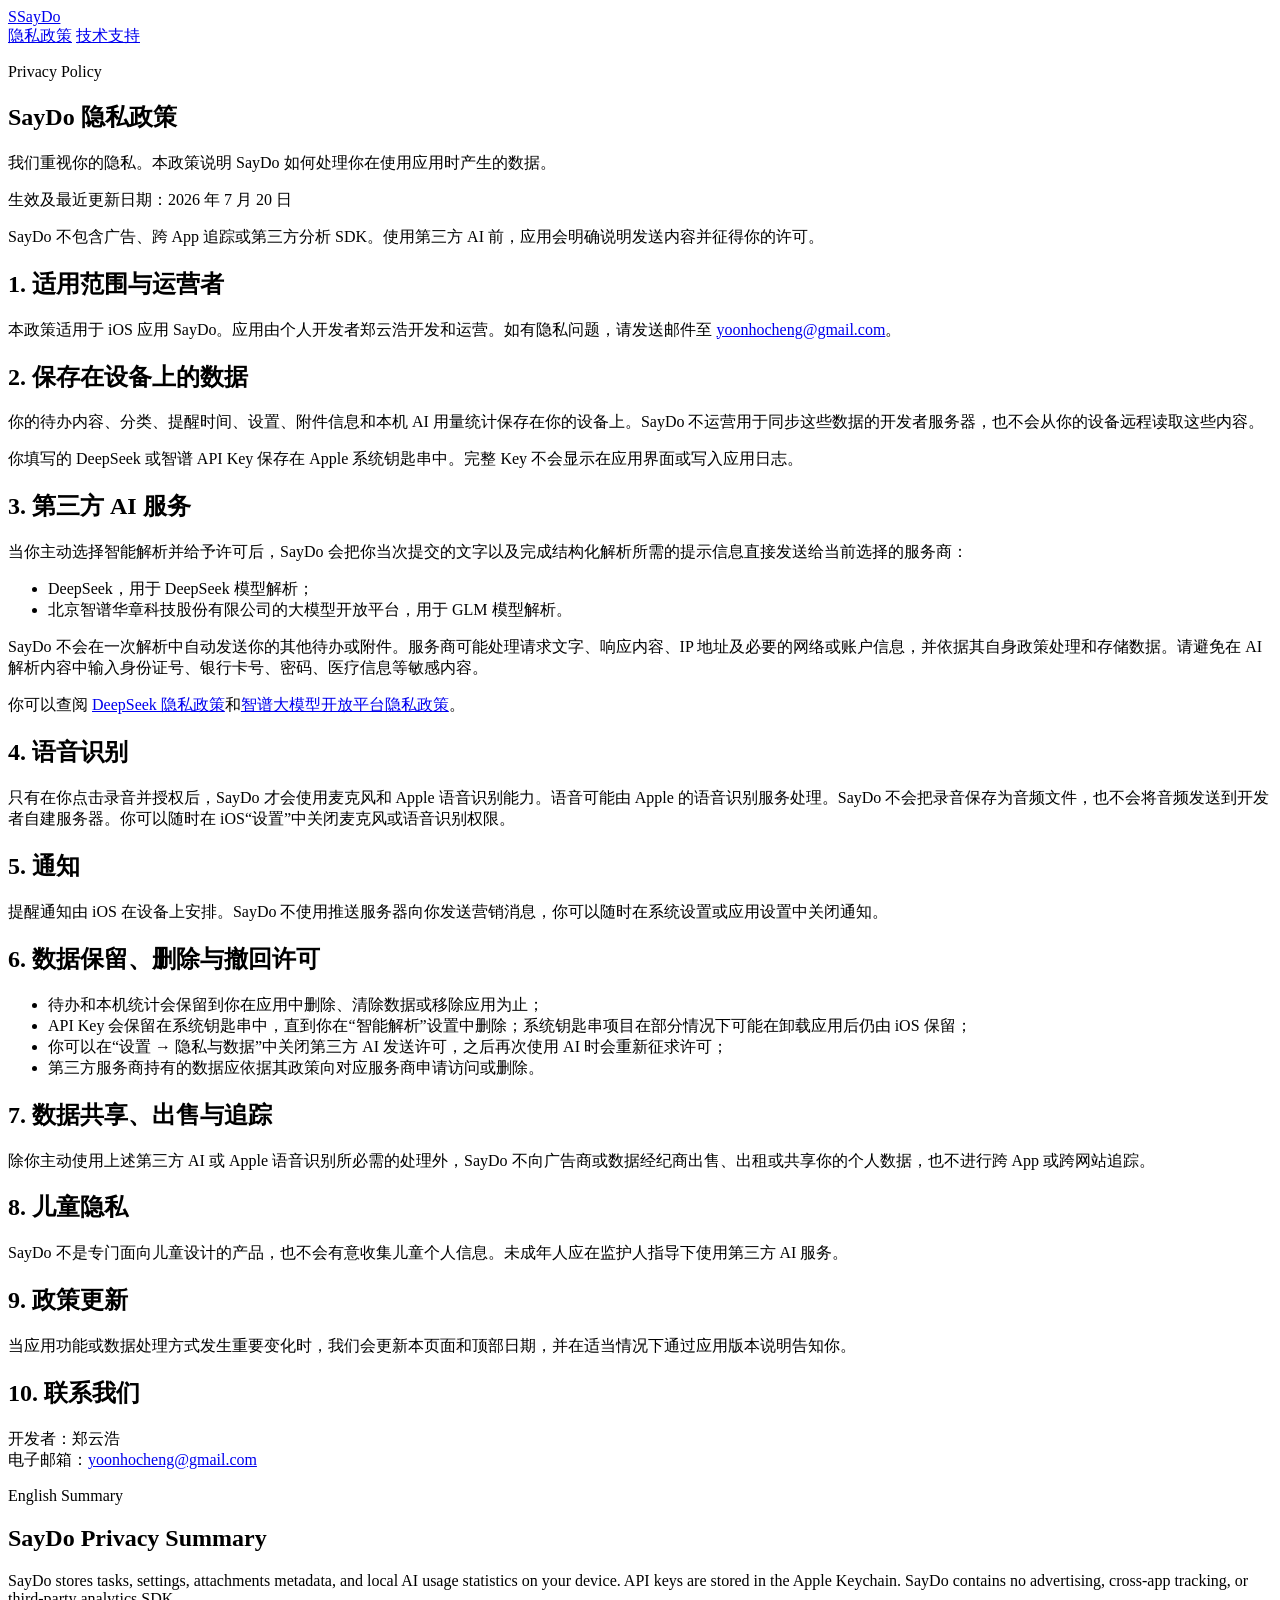
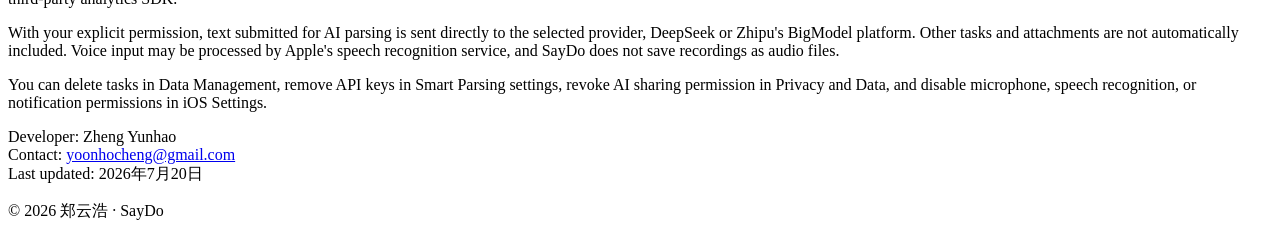
==== privacy.html @ ec322cd8 "Create privacy.html" ====
<!doctype html>
<html lang="zh-CN">
<head>
  <meta charset="utf-8">
  <meta name="viewport" content="width=device-width, initial-scale=1">
  <meta name="description" content="SayDo 隐私政策">
  <title>隐私政策 · SayDo</title>
  <link rel="stylesheet" href="styles.css">
</head>
<body>
  <main class="shell">
    <header class="topbar">
      <a class="brand" href="index.html"><span class="mark">S</span>SayDo</a>
      <nav aria-label="主要导航">
        <a href="privacy.html">隐私政策</a>
        <a href="support.html">技术支持</a>
      </nav>
    </header>

    <article class="card">
      <p class="eyebrow">Privacy Policy</p>
      <h1>SayDo 隐私政策</h1>
      <p class="lead">我们重视你的隐私。本政策说明 SayDo 如何处理你在使用应用时产生的数据。</p>
      <p class="meta">生效及最近更新日期：2026 年 7 月 20 日</p>

      <div class="notice">SayDo 不包含广告、跨 App 追踪或第三方分析 SDK。使用第三方 AI 前，应用会明确说明发送内容并征得你的许可。</div>

      <h2>1. 适用范围与运营者</h2>
      <p>本政策适用于 iOS 应用 SayDo。应用由个人开发者郑云浩开发和运营。如有隐私问题，请发送邮件至 <a href="mailto:yoonhocheng@gmail.com">yoonhocheng@gmail.com</a>。</p>

      <h2>2. 保存在设备上的数据</h2>
      <p>你的待办内容、分类、提醒时间、设置、附件信息和本机 AI 用量统计保存在你的设备上。SayDo 不运营用于同步这些数据的开发者服务器，也不会从你的设备远程读取这些内容。</p>
      <p>你填写的 DeepSeek 或智谱 API Key 保存在 Apple 系统钥匙串中。完整 Key 不会显示在应用界面或写入应用日志。</p>

      <h2>3. 第三方 AI 服务</h2>
      <p>当你主动选择智能解析并给予许可后，SayDo 会把你当次提交的文字以及完成结构化解析所需的提示信息直接发送给当前选择的服务商：</p>
      <ul>
        <li>DeepSeek，用于 DeepSeek 模型解析；</li>
        <li>北京智谱华章科技股份有限公司的大模型开放平台，用于 GLM 模型解析。</li>
      </ul>
      <p>SayDo 不会在一次解析中自动发送你的其他待办或附件。服务商可能处理请求文字、响应内容、IP 地址及必要的网络或账户信息，并依据其自身政策处理和存储数据。请避免在 AI 解析内容中输入身份证号、银行卡号、密码、医疗信息等敏感内容。</p>
      <p>你可以查阅 <a href="https://cdn.deepseek.com/policies/zh-CN/deepseek-privacy-policy.html">DeepSeek 隐私政策</a>和<a href="https://docs.bigmodel.cn/cn/terms/privacy-policy">智谱大模型开放平台隐私政策</a>。</p>

      <h2>4. 语音识别</h2>
      <p>只有在你点击录音并授权后，SayDo 才会使用麦克风和 Apple 语音识别能力。语音可能由 Apple 的语音识别服务处理。SayDo 不会把录音保存为音频文件，也不会将音频发送到开发者自建服务器。你可以随时在 iOS“设置”中关闭麦克风或语音识别权限。</p>

      <h2>5. 通知</h2>
      <p>提醒通知由 iOS 在设备上安排。SayDo 不使用推送服务器向你发送营销消息，你可以随时在系统设置或应用设置中关闭通知。</p>

      <h2>6. 数据保留、删除与撤回许可</h2>
      <ul>
        <li>待办和本机统计会保留到你在应用中删除、清除数据或移除应用为止；</li>
        <li>API Key 会保留在系统钥匙串中，直到你在“智能解析”设置中删除；系统钥匙串项目在部分情况下可能在卸载应用后仍由 iOS 保留；</li>
        <li>你可以在“设置 → 隐私与数据”中关闭第三方 AI 发送许可，之后再次使用 AI 时会重新征求许可；</li>
        <li>第三方服务商持有的数据应依据其政策向对应服务商申请访问或删除。</li>
      </ul>

      <h2>7. 数据共享、出售与追踪</h2>
      <p>除你主动使用上述第三方 AI 或 Apple 语音识别所必需的处理外，SayDo 不向广告商或数据经纪商出售、出租或共享你的个人数据，也不进行跨 App 或跨网站追踪。</p>

      <h2>8. 儿童隐私</h2>
      <p>SayDo 不是专门面向儿童设计的产品，也不会有意收集儿童个人信息。未成年人应在监护人指导下使用第三方 AI 服务。</p>

      <h2>9. 政策更新</h2>
      <p>当应用功能或数据处理方式发生重要变化时，我们会更新本页面和顶部日期，并在适当情况下通过应用版本说明告知你。</p>

      <h2>10. 联系我们</h2>
      <p>开发者：郑云浩<br>电子邮箱：<a href="mailto:yoonhocheng@gmail.com">yoonhocheng@gmail.com</a></p>

      <section class="english" lang="en">
        <p class="eyebrow">English Summary</p>
        <h2>SayDo Privacy Summary</h2>
        <p>SayDo stores tasks, settings, attachments metadata, and local AI usage statistics on your device. API keys are stored in the Apple Keychain. SayDo contains no advertising, cross-app tracking, or third-party analytics SDK.</p>
        <p>With your explicit permission, text submitted for AI parsing is sent directly to the selected provider, DeepSeek or Zhipu's BigModel platform. Other tasks and attachments are not automatically included. Voice input may be processed by Apple's speech recognition service, and SayDo does not save recordings as audio files.</p>
        <p>You can delete tasks in Data Management, remove API keys in Smart Parsing settings, revoke AI sharing permission in Privacy and Data, and disable microphone, speech recognition, or notification permissions in iOS Settings.</p>
        <p>Developer: Zheng Yunhao<br>Contact: <a href="mailto:yoonhocheng@gmail.com">yoonhocheng@gmail.com</a><br>Last updated: 2026年7月20日</p>
      </section>
    </article>

    <footer>© 2026 郑云浩 · SayDo</footer>
  </main>
</body>
</html>
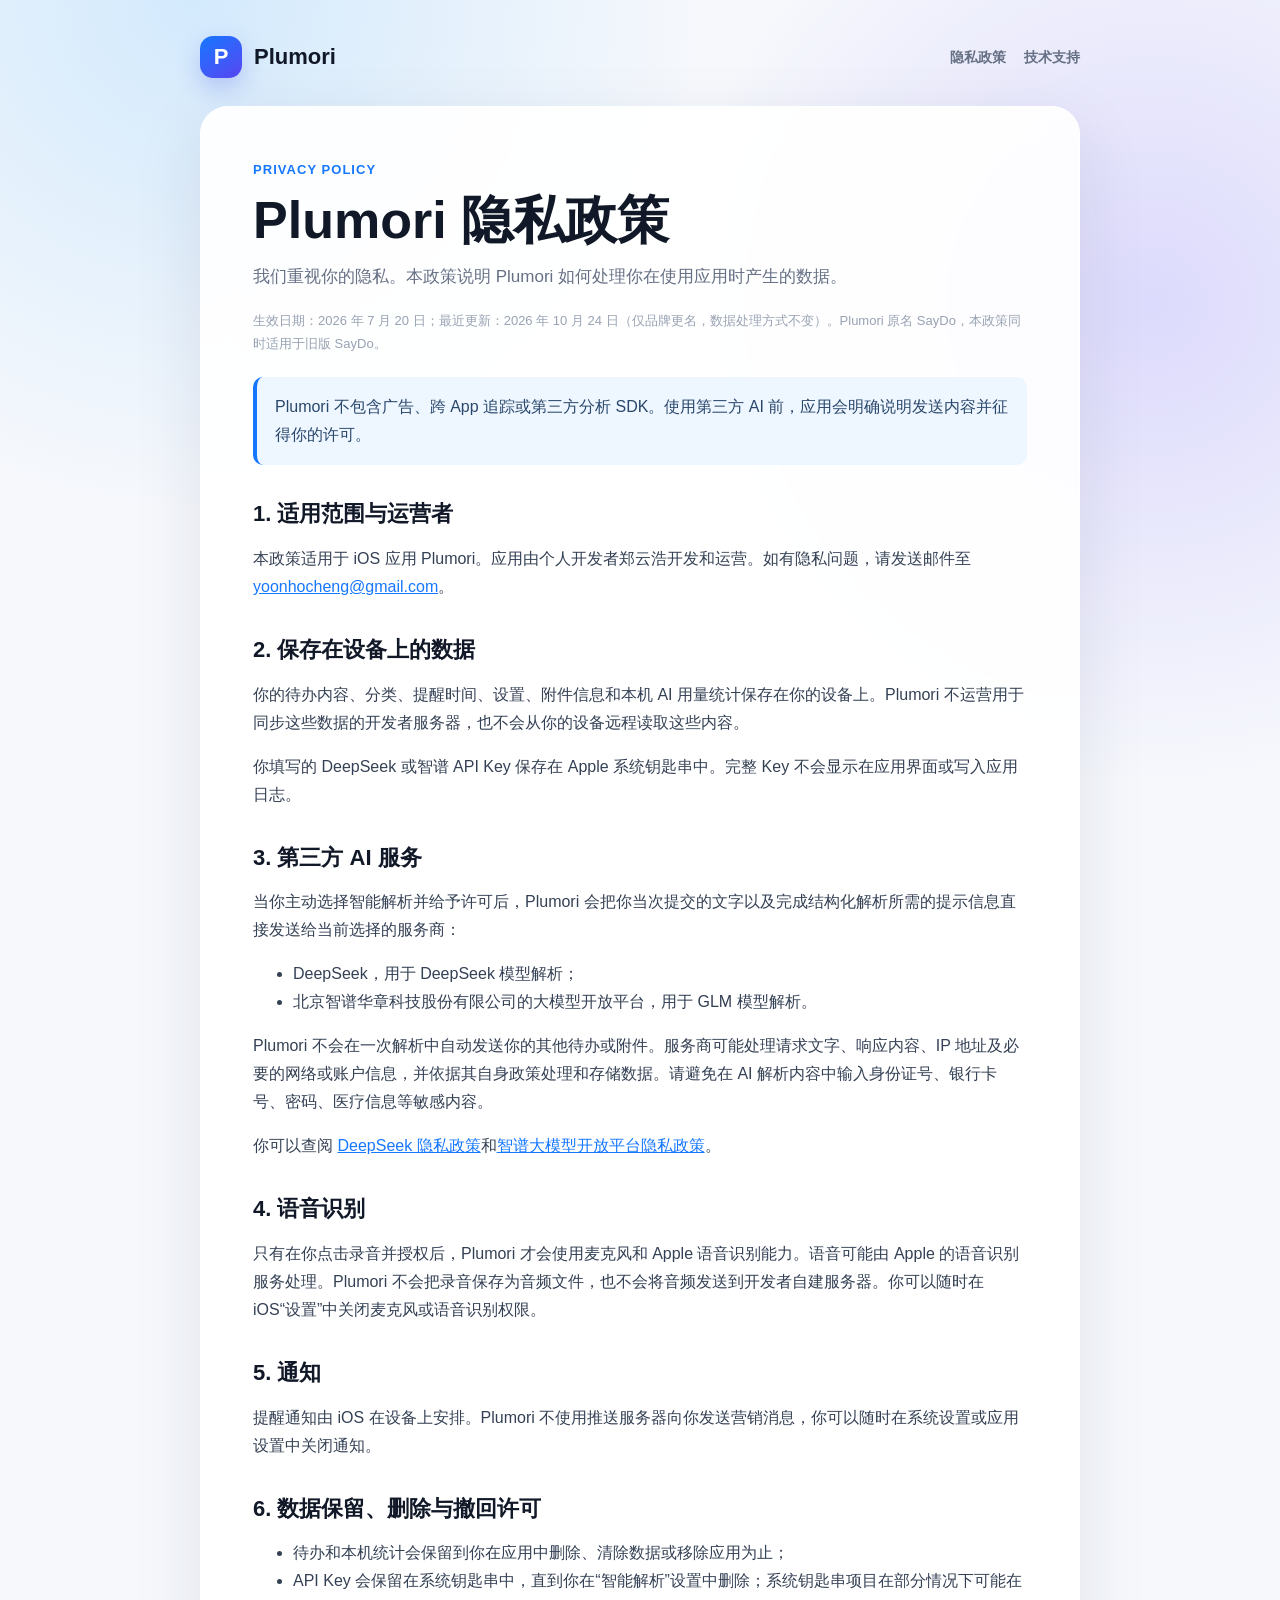
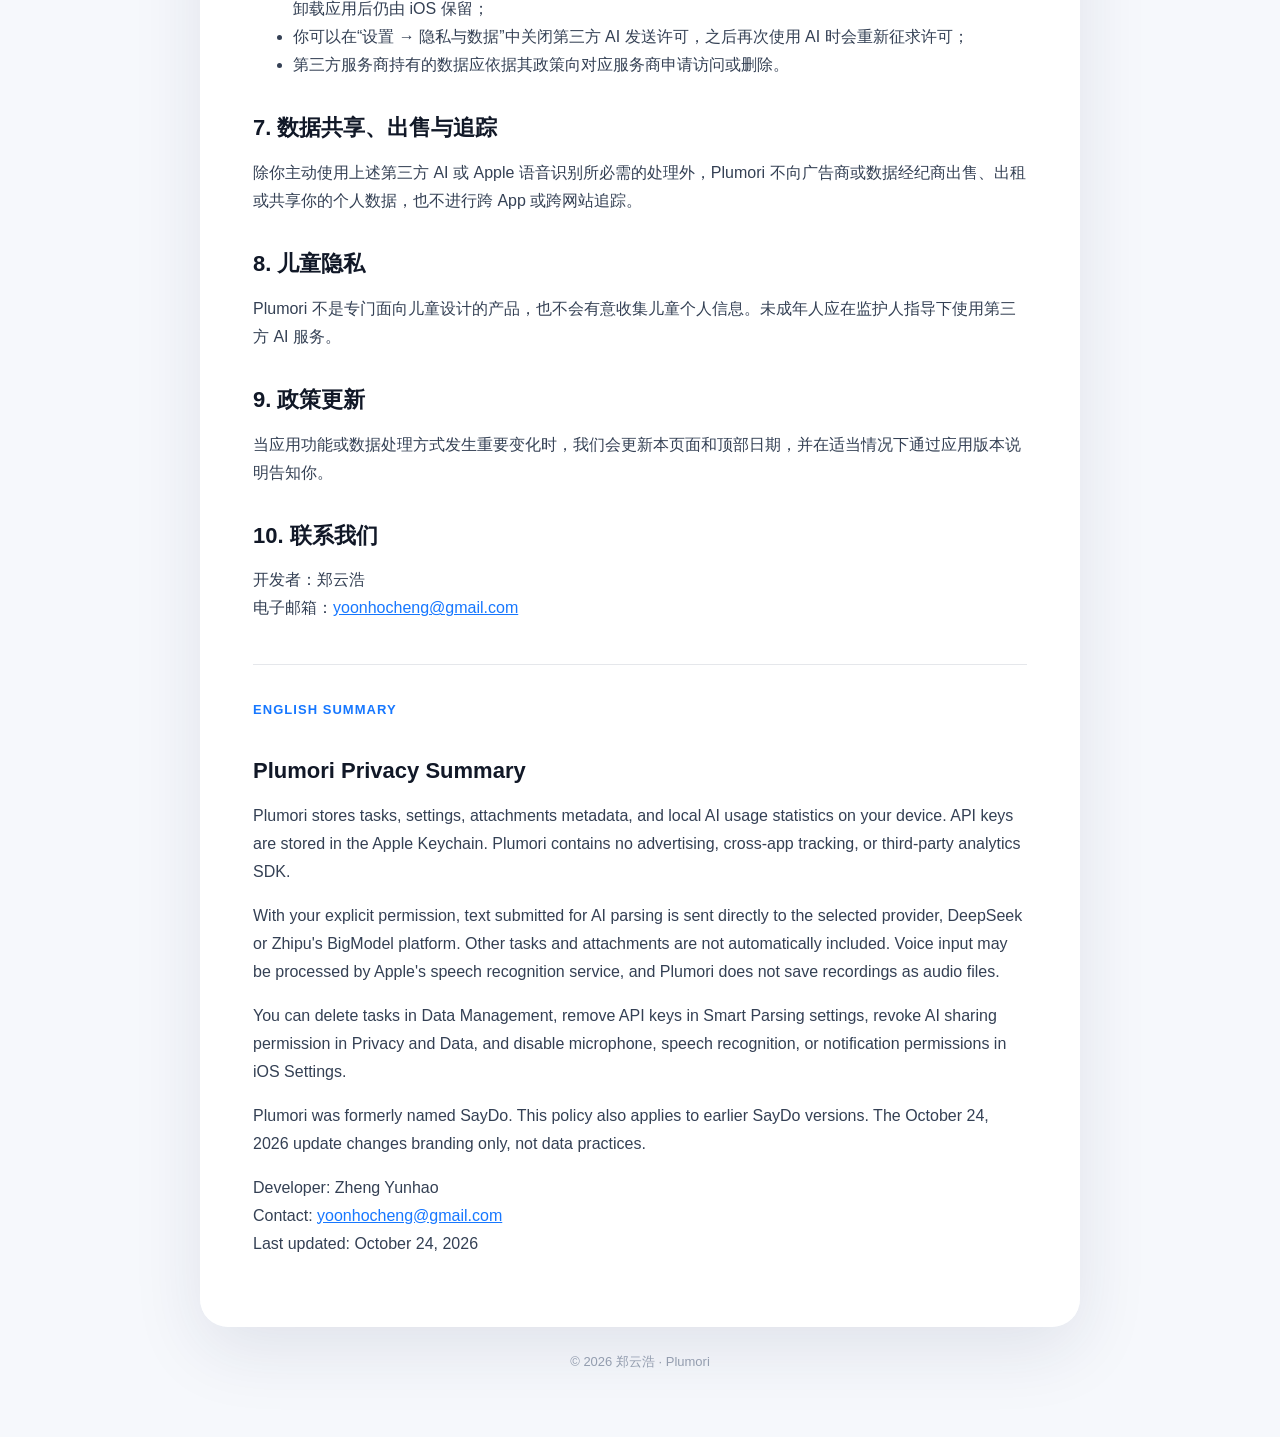
==== commit 2911de78: "Update Plumori branding for 1.1 release" ====
--- a/privacy.html
+++ b/privacy.html
@@ -3,14 +3,14 @@
 <head>
   <meta charset="utf-8">
   <meta name="viewport" content="width=device-width, initial-scale=1">
-  <meta name="description" content="SayDo 隐私政策">
-  <title>隐私政策 · SayDo</title>
+  <meta name="description" content="Plumori 隐私政策">
+  <title>隐私政策 · Plumori</title>
   <link rel="stylesheet" href="styles.css">
 </head>
 <body>
   <main class="shell">
     <header class="topbar">
-      <a class="brand" href="index.html"><span class="mark">S</span>SayDo</a>
+      <a class="brand" href="index.html"><span class="mark">P</span>Plumori</a>
       <nav aria-label="主要导航">
         <a href="privacy.html">隐私政策</a>
         <a href="support.html">技术支持</a>
@@ -19,33 +19,33 @@
 
     <article class="card">
       <p class="eyebrow">Privacy Policy</p>
-      <h1>SayDo 隐私政策</h1>
-      <p class="lead">我们重视你的隐私。本政策说明 SayDo 如何处理你在使用应用时产生的数据。</p>
-      <p class="meta">生效及最近更新日期：2026 年 7 月 20 日</p>
+      <h1>Plumori 隐私政策</h1>
+      <p class="lead">我们重视你的隐私。本政策说明 Plumori 如何处理你在使用应用时产生的数据。</p>
+      <p class="meta">生效日期：2026 年 7 月 20 日；最近更新：2026 年 10 月 24 日（仅品牌更名，数据处理方式不变）。Plumori 原名 SayDo，本政策同时适用于旧版 SayDo。</p>
 
-      <div class="notice">SayDo 不包含广告、跨 App 追踪或第三方分析 SDK。使用第三方 AI 前，应用会明确说明发送内容并征得你的许可。</div>
+      <div class="notice">Plumori 不包含广告、跨 App 追踪或第三方分析 SDK。使用第三方 AI 前，应用会明确说明发送内容并征得你的许可。</div>
 
       <h2>1. 适用范围与运营者</h2>
-      <p>本政策适用于 iOS 应用 SayDo。应用由个人开发者郑云浩开发和运营。如有隐私问题，请发送邮件至 <a href="mailto:yoonhocheng@gmail.com">yoonhocheng@gmail.com</a>。</p>
+      <p>本政策适用于 iOS 应用 Plumori。应用由个人开发者郑云浩开发和运营。如有隐私问题，请发送邮件至 <a href="mailto:yoonhocheng@gmail.com">yoonhocheng@gmail.com</a>。</p>
 
       <h2>2. 保存在设备上的数据</h2>
-      <p>你的待办内容、分类、提醒时间、设置、附件信息和本机 AI 用量统计保存在你的设备上。SayDo 不运营用于同步这些数据的开发者服务器，也不会从你的设备远程读取这些内容。</p>
+      <p>你的待办内容、分类、提醒时间、设置、附件信息和本机 AI 用量统计保存在你的设备上。Plumori 不运营用于同步这些数据的开发者服务器，也不会从你的设备远程读取这些内容。</p>
       <p>你填写的 DeepSeek 或智谱 API Key 保存在 Apple 系统钥匙串中。完整 Key 不会显示在应用界面或写入应用日志。</p>
 
       <h2>3. 第三方 AI 服务</h2>
-      <p>当你主动选择智能解析并给予许可后，SayDo 会把你当次提交的文字以及完成结构化解析所需的提示信息直接发送给当前选择的服务商：</p>
+      <p>当你主动选择智能解析并给予许可后，Plumori 会把你当次提交的文字以及完成结构化解析所需的提示信息直接发送给当前选择的服务商：</p>
       <ul>
         <li>DeepSeek，用于 DeepSeek 模型解析；</li>
         <li>北京智谱华章科技股份有限公司的大模型开放平台，用于 GLM 模型解析。</li>
       </ul>
-      <p>SayDo 不会在一次解析中自动发送你的其他待办或附件。服务商可能处理请求文字、响应内容、IP 地址及必要的网络或账户信息，并依据其自身政策处理和存储数据。请避免在 AI 解析内容中输入身份证号、银行卡号、密码、医疗信息等敏感内容。</p>
+      <p>Plumori 不会在一次解析中自动发送你的其他待办或附件。服务商可能处理请求文字、响应内容、IP 地址及必要的网络或账户信息，并依据其自身政策处理和存储数据。请避免在 AI 解析内容中输入身份证号、银行卡号、密码、医疗信息等敏感内容。</p>
       <p>你可以查阅 <a href="https://cdn.deepseek.com/policies/zh-CN/deepseek-privacy-policy.html">DeepSeek 隐私政策</a>和<a href="https://docs.bigmodel.cn/cn/terms/privacy-policy">智谱大模型开放平台隐私政策</a>。</p>
 
       <h2>4. 语音识别</h2>
-      <p>只有在你点击录音并授权后，SayDo 才会使用麦克风和 Apple 语音识别能力。语音可能由 Apple 的语音识别服务处理。SayDo 不会把录音保存为音频文件，也不会将音频发送到开发者自建服务器。你可以随时在 iOS“设置”中关闭麦克风或语音识别权限。</p>
+      <p>只有在你点击录音并授权后，Plumori 才会使用麦克风和 Apple 语音识别能力。语音可能由 Apple 的语音识别服务处理。Plumori 不会把录音保存为音频文件，也不会将音频发送到开发者自建服务器。你可以随时在 iOS“设置”中关闭麦克风或语音识别权限。</p>
 
       <h2>5. 通知</h2>
-      <p>提醒通知由 iOS 在设备上安排。SayDo 不使用推送服务器向你发送营销消息，你可以随时在系统设置或应用设置中关闭通知。</p>
+      <p>提醒通知由 iOS 在设备上安排。Plumori 不使用推送服务器向你发送营销消息，你可以随时在系统设置或应用设置中关闭通知。</p>
 
       <h2>6. 数据保留、删除与撤回许可</h2>
       <ul>
@@ -56,10 +56,10 @@
       </ul>
 
       <h2>7. 数据共享、出售与追踪</h2>
-      <p>除你主动使用上述第三方 AI 或 Apple 语音识别所必需的处理外，SayDo 不向广告商或数据经纪商出售、出租或共享你的个人数据，也不进行跨 App 或跨网站追踪。</p>
+      <p>除你主动使用上述第三方 AI 或 Apple 语音识别所必需的处理外，Plumori 不向广告商或数据经纪商出售、出租或共享你的个人数据，也不进行跨 App 或跨网站追踪。</p>
 
       <h2>8. 儿童隐私</h2>
-      <p>SayDo 不是专门面向儿童设计的产品，也不会有意收集儿童个人信息。未成年人应在监护人指导下使用第三方 AI 服务。</p>
+      <p>Plumori 不是专门面向儿童设计的产品，也不会有意收集儿童个人信息。未成年人应在监护人指导下使用第三方 AI 服务。</p>
 
       <h2>9. 政策更新</h2>
       <p>当应用功能或数据处理方式发生重要变化时，我们会更新本页面和顶部日期，并在适当情况下通过应用版本说明告知你。</p>
@@ -69,15 +69,16 @@
 
       <section class="english" lang="en">
         <p class="eyebrow">English Summary</p>
-        <h2>SayDo Privacy Summary</h2>
-        <p>SayDo stores tasks, settings, attachments metadata, and local AI usage statistics on your device. API keys are stored in the Apple Keychain. SayDo contains no advertising, cross-app tracking, or third-party analytics SDK.</p>
-        <p>With your explicit permission, text submitted for AI parsing is sent directly to the selected provider, DeepSeek or Zhipu's BigModel platform. Other tasks and attachments are not automatically included. Voice input may be processed by Apple's speech recognition service, and SayDo does not save recordings as audio files.</p>
+        <h2>Plumori Privacy Summary</h2>
+        <p>Plumori stores tasks, settings, attachments metadata, and local AI usage statistics on your device. API keys are stored in the Apple Keychain. Plumori contains no advertising, cross-app tracking, or third-party analytics SDK.</p>
+        <p>With your explicit permission, text submitted for AI parsing is sent directly to the selected provider, DeepSeek or Zhipu's BigModel platform. Other tasks and attachments are not automatically included. Voice input may be processed by Apple's speech recognition service, and Plumori does not save recordings as audio files.</p>
         <p>You can delete tasks in Data Management, remove API keys in Smart Parsing settings, revoke AI sharing permission in Privacy and Data, and disable microphone, speech recognition, or notification permissions in iOS Settings.</p>
-        <p>Developer: Zheng Yunhao<br>Contact: <a href="mailto:yoonhocheng@gmail.com">yoonhocheng@gmail.com</a><br>Last updated: 2026年7月20日</p>
+        <p>Plumori was formerly named SayDo. This policy also applies to earlier SayDo versions. The October 24, 2026 update changes branding only, not data practices.</p>
+        <p>Developer: Zheng Yunhao<br>Contact: <a href="mailto:yoonhocheng@gmail.com">yoonhocheng@gmail.com</a><br>Last updated: October 24, 2026</p>
       </section>
     </article>
 
-    <footer>© 2026 郑云浩 · SayDo</footer>
+    <footer>© 2026 郑云浩 · Plumori</footer>
   </main>
 </body>
 </html>
--- a/styles.css
+++ b/styles.css
@@ -0,0 +1,134 @@
+:root {
+  color-scheme: light;
+  --ink: #111827;
+  --muted: #667085;
+  --line: #e5e7eb;
+  --surface: rgba(255, 255, 255, 0.92);
+  --blue: #1677ff;
+  --purple: #5946f2;
+}
+
+* { box-sizing: border-box; }
+
+body {
+  margin: 0;
+  color: var(--ink);
+  font-family: -apple-system, BlinkMacSystemFont, "Segoe UI", "PingFang SC", "Hiragino Sans GB", sans-serif;
+  line-height: 1.75;
+  background:
+    radial-gradient(circle at 15% 0%, rgba(71, 176, 255, 0.20), transparent 32rem),
+    radial-gradient(circle at 90% 10%, rgba(105, 82, 255, 0.18), transparent 30rem),
+    #f6f8fc;
+}
+
+a { color: var(--blue); }
+
+.shell {
+  width: min(880px, calc(100% - 32px));
+  margin: 0 auto;
+  padding: 36px 0 64px;
+}
+
+.topbar {
+  display: flex;
+  align-items: center;
+  justify-content: space-between;
+  gap: 18px;
+  margin-bottom: 28px;
+}
+
+.brand {
+  display: flex;
+  align-items: center;
+  gap: 12px;
+  color: var(--ink);
+  font-size: 22px;
+  font-weight: 800;
+  text-decoration: none;
+}
+
+.mark {
+  display: grid;
+  width: 42px;
+  height: 42px;
+  place-items: center;
+  color: white;
+  border-radius: 13px;
+  background: linear-gradient(145deg, var(--blue), var(--purple));
+  box-shadow: 0 10px 25px rgba(65, 82, 230, 0.25);
+}
+
+nav { display: flex; gap: 18px; }
+nav a { color: var(--muted); font-size: 14px; font-weight: 650; text-decoration: none; }
+nav a:hover { color: var(--blue); }
+
+.card {
+  padding: clamp(24px, 5vw, 52px);
+  border: 1px solid rgba(255, 255, 255, 0.9);
+  border-radius: 28px;
+  background: var(--surface);
+  box-shadow: 0 22px 70px rgba(31, 42, 74, 0.10);
+  backdrop-filter: blur(18px);
+}
+
+.eyebrow {
+  margin: 0 0 8px;
+  color: var(--blue);
+  font-size: 13px;
+  font-weight: 800;
+  letter-spacing: 0.08em;
+  text-transform: uppercase;
+}
+
+h1 { margin: 0 0 12px; font-size: clamp(32px, 7vw, 52px); line-height: 1.16; }
+h2 { margin: 34px 0 8px; font-size: 22px; line-height: 1.35; }
+h3 { margin: 24px 0 4px; font-size: 17px; }
+p, li { color: #344054; }
+.lead { max-width: 700px; margin: 0; color: var(--muted); font-size: 17px; }
+.meta { margin: 18px 0 0; color: #98a2b3; font-size: 13px; }
+
+.grid {
+  display: grid;
+  grid-template-columns: repeat(2, minmax(0, 1fr));
+  gap: 16px;
+  margin-top: 30px;
+}
+
+.link-card {
+  padding: 22px;
+  color: var(--ink);
+  border: 1px solid var(--line);
+  border-radius: 18px;
+  background: white;
+  text-decoration: none;
+  transition: transform .18s ease, box-shadow .18s ease;
+}
+
+.link-card:hover { transform: translateY(-2px); box-shadow: 0 14px 32px rgba(31, 42, 74, 0.10); }
+.link-card strong { display: block; margin-bottom: 4px; font-size: 18px; }
+.link-card span { color: var(--muted); font-size: 14px; }
+
+.notice {
+  margin: 22px 0;
+  padding: 16px 18px;
+  border-left: 4px solid var(--blue);
+  border-radius: 10px;
+  background: #eef6ff;
+  color: #29476b;
+}
+
+.english {
+  margin-top: 42px;
+  padding-top: 34px;
+  border-top: 1px solid var(--line);
+}
+
+footer { padding: 24px 4px 0; color: #98a2b3; font-size: 13px; text-align: center; }
+
+@media (max-width: 640px) {
+  .shell { width: min(100% - 20px, 880px); padding-top: 18px; }
+  .topbar { align-items: flex-start; }
+  nav { flex-direction: column; align-items: flex-end; gap: 2px; }
+  .grid { grid-template-columns: 1fr; }
+  .card { border-radius: 22px; }
+}
